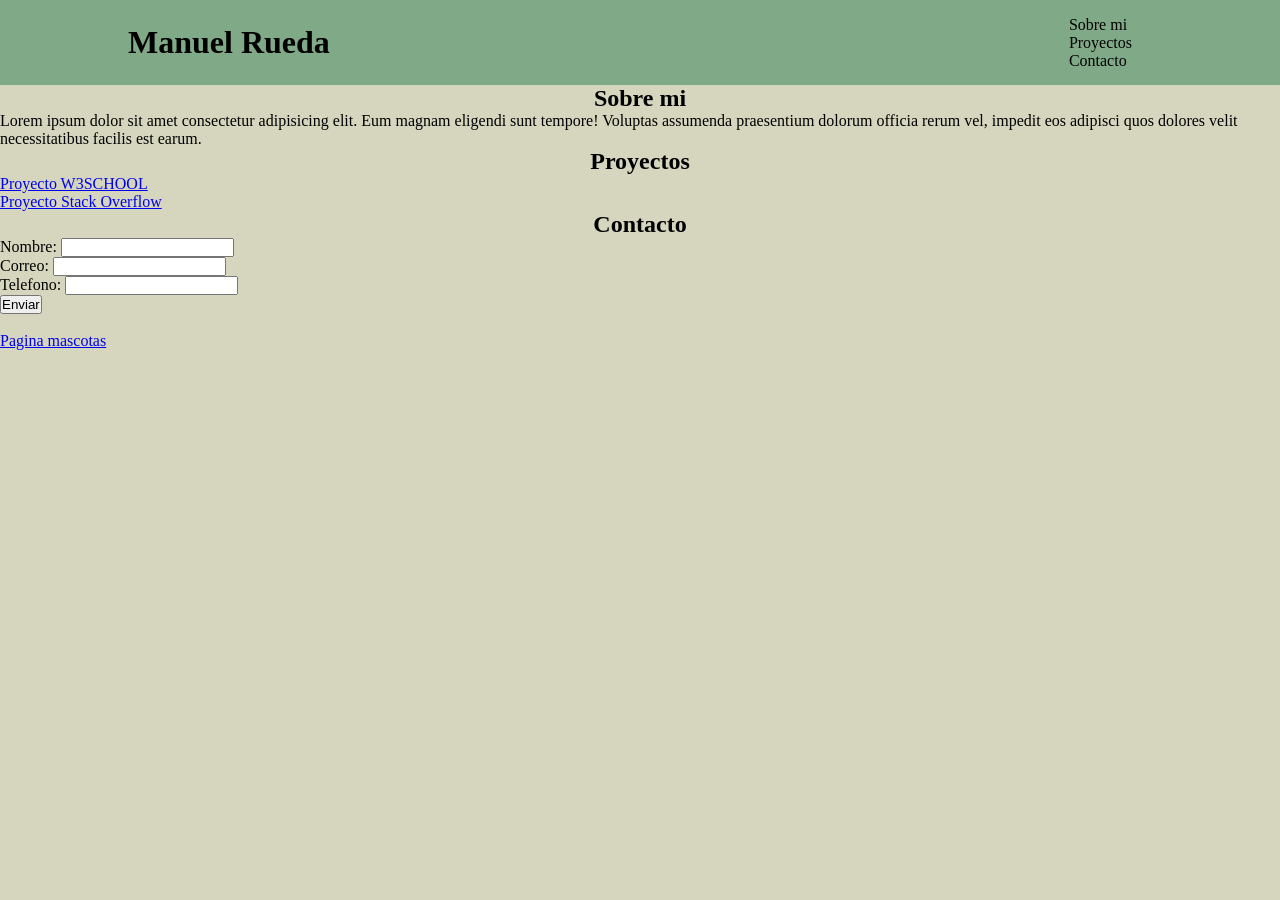
==== index.html @ a64500a0 "Pagina sin terminar" ====
<!DOCTYPE html>
<html lang="en">
<head>
    <meta charset="UTF-8">
    <meta name="viewport" content="width=device-width, initial-scale=1.0">
    <link rel="stylesheet" href="style.css">
    <title>Portafolio</title>
</head>
<body>
    <header id="navportafolio">
        <h1 id="Manuel">Manuel Rueda</h1>
        <nav>
            <ul id="navegador">
                <li><a href="#Sobre mi">Sobre mi</a></li>
                <li><a href="#Proyectos">Proyectos</a></li>
                <li><a href="#Contacto">Contacto</a></li>
            </ul>
        </nav>
    </header>

    <main>

        <section id="Sobre mi">
            <h2>Sobre mi</h2>
            <p>Lorem ipsum dolor sit amet consectetur adipisicing elit. Eum magnam eligendi sunt tempore! Voluptas assumenda praesentium dolorum officia rerum vel, impedit eos adipisci quos dolores velit necessitatibus facilis est earum.</p>
        </section>

        <section id="Proyectos">
            <h2>Proyectos</h2>
            <ul>
                <li><a href="https://www.w3schools.com/">Proyecto W3SCHOOL</a></li>
                <li><a href="https://es.stackoverflow.com/">Proyecto Stack Overflow</a></li>
            </ul>
        </section>

        <section id="Contacto">
            <h2>Contacto</h2>
            <form>
                <label for="Nombre">Nombre:</label>
                <input type="text" name="Nombre">
                <br> <label for="Correo">Correo:</label>
                <input type="email" name="Correo">
                <br> <label for="Telefono">Telefono:</label>
                <input type="number" name="Telefono">
                <br> <button type="submit">Enviar</button>
            </form>
        </section>

        <br><a href="/mascotas.html" target="_blank">Pagina mascotas</a>
        
    </main>

</body>
</html>
---- style.css ----
*{
    box-sizing: border-box;
    margin: 0;
    padding: 0;

}

body{
    background-color: #d6d6bf;
}
#navportafolio{
    background-color: rgba(28, 116, 72, 0.466);
    display: flex;
    justify-content: space-between;
    align-items: center;
    height: 85px;
    padding: 5px 10%;
}
h1{
    text-align: center;
    width: rem;
}
h2{
    text-align: center;
}

img {
  display: block;
  margin-left: auto;
  margin-right: auto;
  width: 50%;
}

#largas{
    display: block;
    margin-left: auto;
    margin-right: auto;
    width: 40%;
}
ul{
    list-style-type: none;
}
#navegador li a{
    display: inline-block;
    padding: 0 20px;
    color: black;
    list-style: none;
    text-decoration: none;
}

#portafolio{
    display: flex;
    justify-content: center;
}
#portafolio:hover{
    color: rgb(16, 192, 119);
}
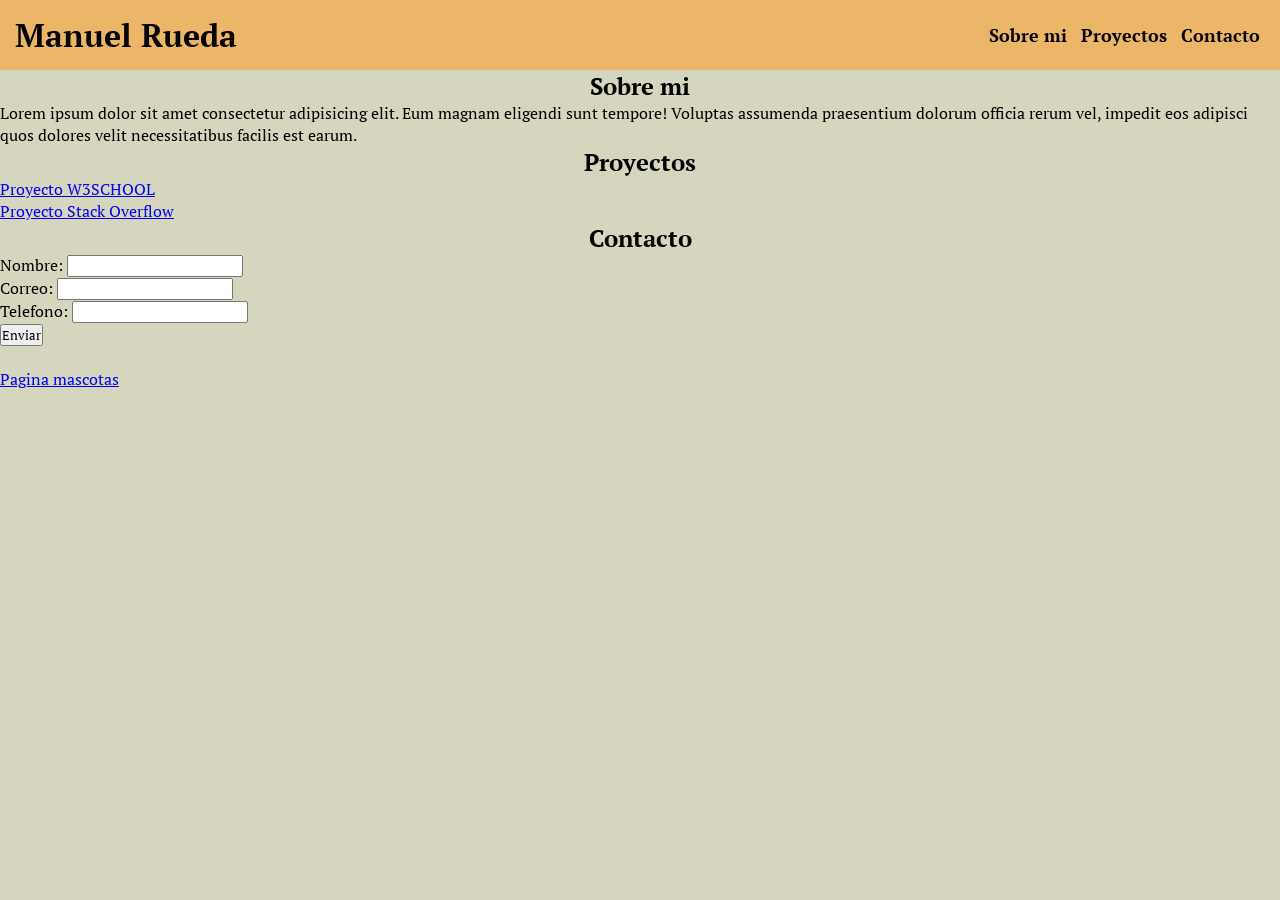
==== commit 88f709f2: "Mejore el css" ====
--- a/index.html
+++ b/index.html
@@ -7,10 +7,10 @@
     <title>Portafolio</title>
 </head>
 <body>
-    <header id="navportafolio">
+    <header class="header">
         <h1 id="Manuel">Manuel Rueda</h1>
         <nav>
-            <ul id="navegador">
+            <ul class="navlinks">
                 <li><a href="#Sobre mi">Sobre mi</a></li>
                 <li><a href="#Proyectos">Proyectos</a></li>
                 <li><a href="#Contacto">Contacto</a></li>
@@ -41,7 +41,7 @@
                 <br> <label for="Correo">Correo:</label>
                 <input type="email" name="Correo">
                 <br> <label for="Telefono">Telefono:</label>
-                <input type="number" name="Telefono">
+                <input type="tel" name="Telefono">
                 <br> <button type="submit">Enviar</button>
             </form>
         </section>
--- a/style.css
+++ b/style.css
@@ -1,57 +1,69 @@
+@import url('https://fonts.googleapis.com/css2?family=PT+Serif:ital,wght@0,400;0,700;1,400;1,700&display=swap');
 *{
+    font-family: "PT Serif", serif;
     box-sizing: border-box;
     margin: 0;
     padding: 0;
 
 }
 
-body{
+body
+{
     background-color: #d6d6bf;
 }
-#navportafolio{
-    background-color: rgba(28, 116, 72, 0.466);
-    display: flex;
-    justify-content: space-between;
-    align-items: center;
-    height: 85px;
-    padding: 5px 10%;
+
+.header
+{
+background-color: #ebb667;
+display: flex;
+justify-content: space-between;
+align-items: center;
+height: 70px;
+padding: 15px;
 }
-h1{
-    text-align: center;
-    width: rem;
+
+.header .navlinks li
+{
+    font-weight: bold;
+    list-style: none;
+    display: inline-block;
+    padding: 0 5px;
+    font-size: large;
 }
-h2{
+
+.header .navlinks a
+{
+    text-decoration: none;
+    color: black;
+}
+.header .navlinks li:hover
+{
+transform: scale(1.1);
+}
+h1,h2
+{
     text-align: center;
 }
 
-img {
+img 
+{
   display: block;
   margin-left: auto;
   margin-right: auto;
   width: 50%;
 }
 
-#largas{
+#largas
+{
     display: block;
     margin-left: auto;
     margin-right: auto;
     width: 40%;
 }
-ul{
-    list-style-type: none;
-}
-#navegador li a{
-    display: inline-block;
-    padding: 0 20px;
-    color: black;
-    list-style: none;
-    text-decoration: none;
-}
 
-#portafolio{
-    display: flex;
-    justify-content: center;
-}
-#portafolio:hover{
+
+
+#portafolio:hover
+{
     color: rgb(16, 192, 119);
 }
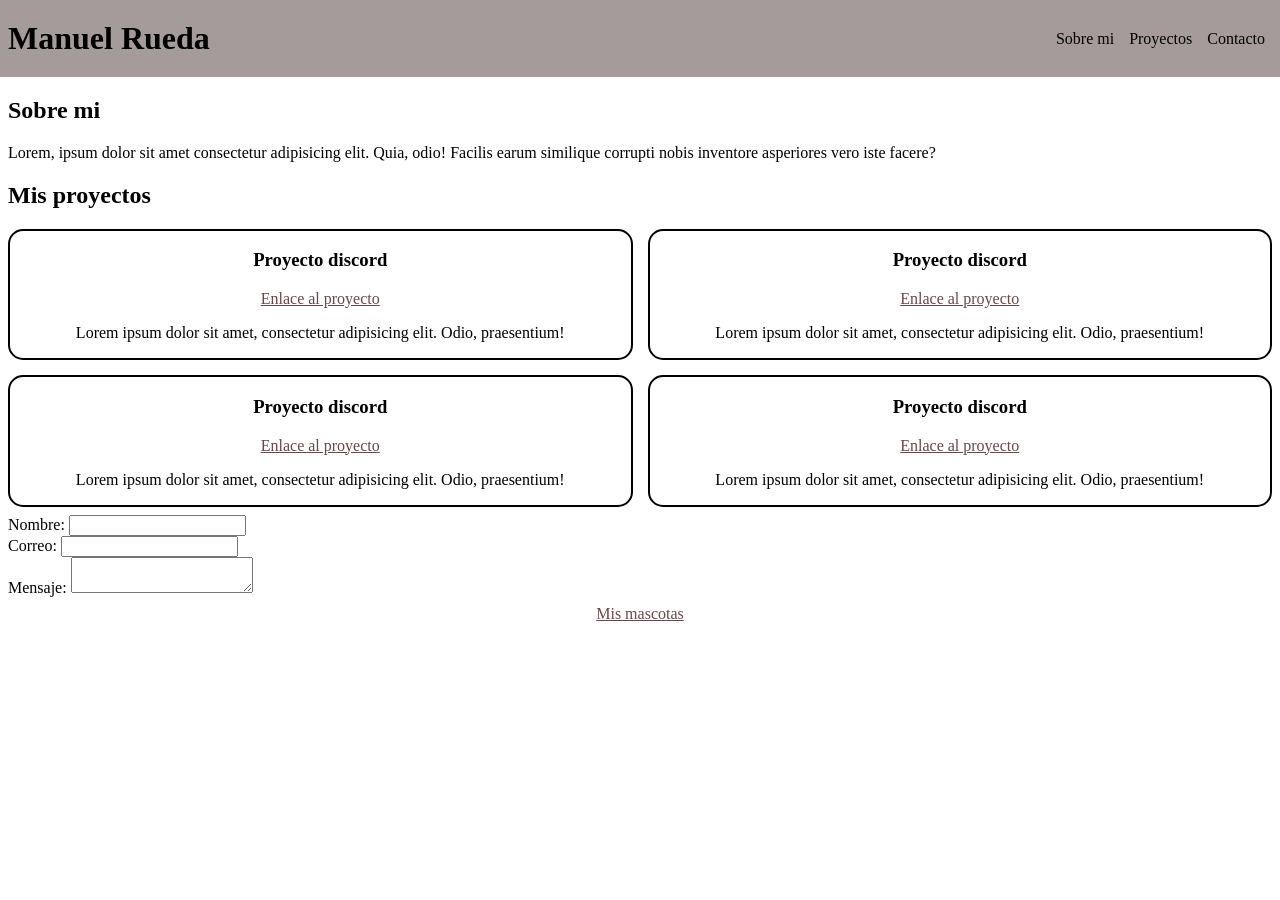
==== commit 9d35f1dc: "Add files via upload" ====
--- a/index.html
+++ b/index.html
@@ -3,52 +3,78 @@
 <head>
     <meta charset="UTF-8">
     <meta name="viewport" content="width=device-width, initial-scale=1.0">
-    <link rel="stylesheet" href="style.css">
-    <title>Portafolio</title>
+    <link rel="stylesheet" href="estilos.css">
+    <title>portafolio</title>
+    <link rel="icon" href="https://static.wikia.nocookie.net/corajeelperrocobarde/images/1/1c/Coraje_el_perro_cobardepng.png/revision/latest/thumbnail/width/360/height/360?cb=20211110204145&path-prefix=es">
 </head>
 <body>
-    <header class="header">
-        <h1 id="Manuel">Manuel Rueda</h1>
-        <nav>
-            <ul class="navlinks">
-                <li><a href="#Sobre mi">Sobre mi</a></li>
-                <li><a href="#Proyectos">Proyectos</a></li>
-                <li><a href="#Contacto">Contacto</a></li>
-            </ul>
-        </nav>
+    <header>
+        <div>
+            <h1>Manuel Rueda</h1>
+        </div>
+        <div>
+            <nav>
+                <ul>
+                    <li>Sobre mi</li>
+                    <li>Proyectos</li>
+                    <li>Contacto</li>
+                </ul>
+            </nav>
+        </div>
     </header>
 
-    <main>
+    <section>
+        <div>
+            <h2>Sobre mi</h2>
+            <p>Lorem, ipsum dolor sit amet consectetur adipisicing elit. Quia, odio! Facilis earum similique corrupti nobis inventore asperiores vero iste facere?</p>
+        </div>
+    </section>
 
-        <section id="Sobre mi">
-            <h2>Sobre mi</h2>
-            <p>Lorem ipsum dolor sit amet consectetur adipisicing elit. Eum magnam eligendi sunt tempore! Voluptas assumenda praesentium dolorum officia rerum vel, impedit eos adipisci quos dolores velit necessitatibus facilis est earum.</p>
-        </section>
+    <section>
+        <h2>Mis proyectos</h2>
+        <div id="padre-proyectos">
+            <div>
+                <h3>Proyecto discord</h3>
+                <a href="https://discord.com/">Enlace al proyecto</a>
+                <p>Lorem ipsum dolor sit amet, consectetur adipisicing elit. Odio, praesentium!</p>
+            </div>
 
-        <section id="Proyectos">
-            <h2>Proyectos</h2>
-            <ul>
-                <li><a href="https://www.w3schools.com/">Proyecto W3SCHOOL</a></li>
-                <li><a href="https://es.stackoverflow.com/">Proyecto Stack Overflow</a></li>
-            </ul>
-        </section>
+            <div>
+                <h3>Proyecto discord</h3>
+                <a href="https://discord.com/">Enlace al proyecto</a>
+                <p>Lorem ipsum dolor sit amet, consectetur adipisicing elit. Odio, praesentium!</p>
+            </div>
 
-        <section id="Contacto">
-            <h2>Contacto</h2>
+            <div>
+                <h3>Proyecto discord</h3>
+                <a href="https://discord.com/">Enlace al proyecto</a>
+                <p>Lorem ipsum dolor sit amet, consectetur adipisicing elit. Odio, praesentium!</p>
+            </div>
+
+            <div>
+                <h3>Proyecto discord</h3>
+                <a href="https://discord.com/">Enlace al proyecto</a>
+                <p>Lorem ipsum dolor sit amet, consectetur adipisicing elit. Odio, praesentium!</p>
+            </div>
+
+        </div>
+    </section>
+
+    <section>
+        <div>
             <form>
-                <label for="Nombre">Nombre:</label>
-                <input type="text" name="Nombre">
+                <label for="Nombre">Nombre:</label> <input type="text">
                 <br> <label for="Correo">Correo:</label>
-                <input type="email" name="Correo">
-                <br> <label for="Telefono">Telefono:</label>
-                <input type="tel" name="Telefono">
-                <br> <button type="submit">Enviar</button>
+                <input type="email">
+                <br><label for="Mensaje">Mensaje:</label> 
+                <textarea name=""></textarea>
             </form>
-        </section>
-
-        <br><a href="/mascotas.html" target="_blank">Pagina mascotas</a>
-        
-    </main>
+        </div>
+    </section>
+    
+    <div class="links">
+        <a href="mascotas.html" >Mis mascotas</a>
+    </div>
 
 </body>
 </html>
--- a/estilos.css
+++ b/estilos.css
@@ -0,0 +1,78 @@
+body{
+    margin: 0;
+}
+
+header{
+    background-color: rgba(83, 61, 61, 0.514);
+    display: flex;
+    align-items: center;
+    justify-content: space-between;
+}
+
+header ul{
+    list-style: none;
+    display: flex;
+    gap: 15px;
+    margin: 0 15px;
+}
+
+header h1{
+    margin: 20px 8px;
+}
+
+section{
+    margin: 8px;
+}
+
+#Proyectos ul{
+    padding-left: 8px;
+}
+
+header h2{
+    margin: 0 15px;
+}
+
+
+#Mascotas {
+    display: grid;
+    max-width: 50%;
+    grid-template-columns: repeat(3, 1fr); 
+    gap: 16px;
+    margin: 20px auto;
+}
+
+#Mascotas img {
+    width: 100%;
+    height: 100%;
+    object-fit: contain;
+}
+
+#Mascotas div{
+    text-align: center;
+    display: flex;
+    flex-direction: column;
+    border: 2px solid;
+    border-radius: 15px;
+    box-shadow: 10px 15px grey;
+}
+
+.links{
+    text-align: center;
+}
+
+a{
+  color: rgb(109, 70, 70);
+}
+
+#padre-proyectos{
+    display: grid;
+    grid-template-columns:repeat(2,1fr);
+    text-align: center;
+    gap: 15px;
+}
+
+#padre-proyectos div{
+    border: 2px solid;
+    border-radius: 15px;
+}
+
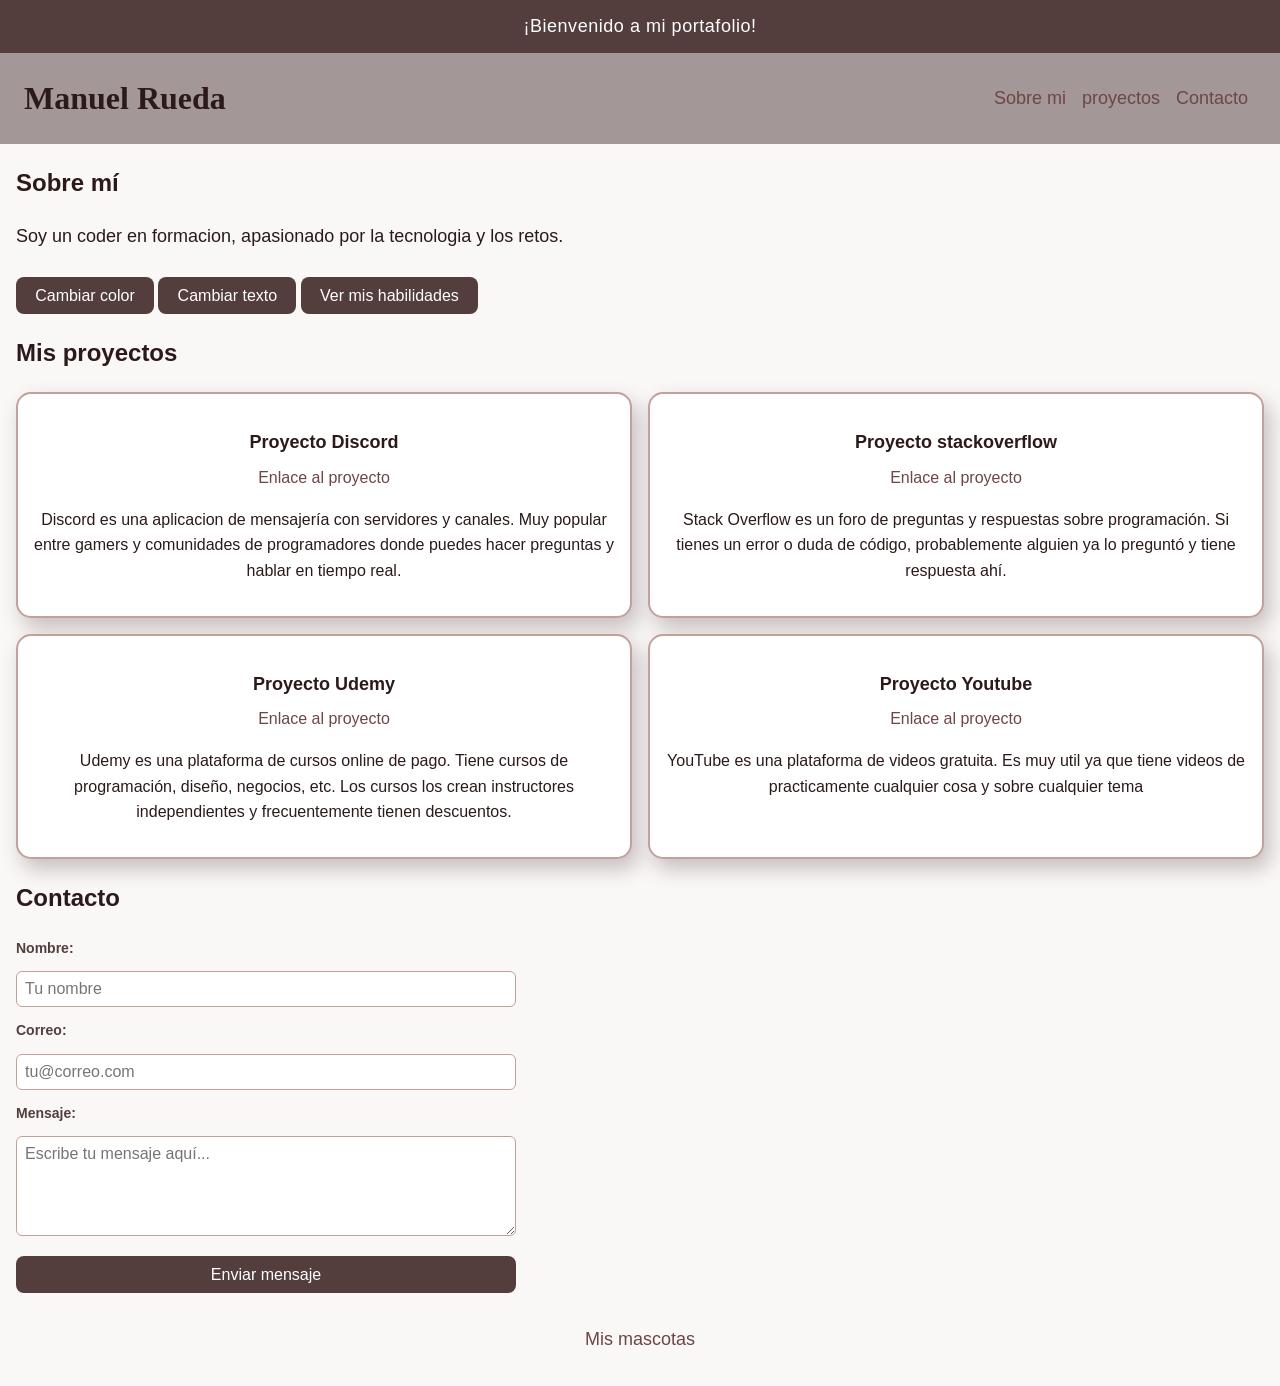
==== commit b9dcabea: "Add files via upload" ====
--- a/index.html
+++ b/index.html
@@ -1,13 +1,16 @@
 <!DOCTYPE html>
-<html lang="en">
+<html lang="es">
 <head>
     <meta charset="UTF-8">
     <meta name="viewport" content="width=device-width, initial-scale=1.0">
     <link rel="stylesheet" href="estilos.css">
-    <title>portafolio</title>
+    <title>Portafolio — Manuel Rueda</title>
     <link rel="icon" href="https://static.wikia.nocookie.net/corajeelperrocobarde/images/1/1c/Coraje_el_perro_cobardepng.png/revision/latest/thumbnail/width/360/height/360?cb=20211110204145&path-prefix=es">
 </head>
 <body>
+
+    <div id="mensaje-bienvenida"></div>
+
     <header>
         <div>
             <h1>Manuel Rueda</h1>
@@ -15,9 +18,9 @@
         <div>
             <nav>
                 <ul>
-                    <li>Sobre mi</li>
-                    <li>Proyectos</li>
-                    <li>Contacto</li>
+                    <li><a href="#sobre-mi">Sobre mi</a></li>
+                    <li><a href="#padre-proyectos">proyectos</a></li>
+                    <li><a href="#contacto">Contacto</a></li>
                 </ul>
             </nav>
         </div>
@@ -25,8 +28,22 @@
 
     <section>
         <div>
-            <h2>Sobre mi</h2>
-            <p>Lorem, ipsum dolor sit amet consectetur adipisicing elit. Quia, odio! Facilis earum similique corrupti nobis inventore asperiores vero iste facere?</p>
+            <h2>Sobre mí</h2>
+
+            <p id="sobre-mi">Soy un coder en formacion, apasionado por la tecnologia y los retos.</p>
+            <button id="boton-cambio-color">Cambiar color</button>
+            <button id="boton-cambio-texto">Cambiar texto</button>
+            <button id="boton-mostrar-extra">Ver mis habilidades</button>
+
+            <div id="contenido-extra">
+                <h3>Mis habilidades</h3>
+                <ul>
+                    <li>HTML & CSS</li>
+                    <li>JavaScript</li>
+                    <li>Python</li>
+                    <li>Git & GitHub</li>
+                </ul>
+            </div>
         </div>
     </section>
 
@@ -34,47 +51,50 @@
         <h2>Mis proyectos</h2>
         <div id="padre-proyectos">
             <div>
-                <h3>Proyecto discord</h3>
+                <h3>Proyecto Discord</h3>
                 <a href="https://discord.com/">Enlace al proyecto</a>
-                <p>Lorem ipsum dolor sit amet, consectetur adipisicing elit. Odio, praesentium!</p>
+                <p>Discord es una aplicacion de mensajería con servidores y canales. Muy popular entre gamers y comunidades de programadores donde puedes hacer preguntas y hablar en tiempo real.</p>
             </div>
-
             <div>
-                <h3>Proyecto discord</h3>
-                <a href="https://discord.com/">Enlace al proyecto</a>
-                <p>Lorem ipsum dolor sit amet, consectetur adipisicing elit. Odio, praesentium!</p>
+                <h3>Proyecto stackoverflow</h3>
+                <a href="https://stackoverflow.com/questions">Enlace al proyecto</a>
+                <p>Stack Overflow es un foro de preguntas y respuestas sobre programación. Si tienes un error o duda de código, probablemente alguien ya lo preguntó y tiene respuesta ahí.</p>
             </div>
-
             <div>
-                <h3>Proyecto discord</h3>
-                <a href="https://discord.com/">Enlace al proyecto</a>
-                <p>Lorem ipsum dolor sit amet, consectetur adipisicing elit. Odio, praesentium!</p>
+                <h3>Proyecto Udemy</h3>
+                <a href="https://www.udemy.com/personal/home/">Enlace al proyecto</a>
+                <p>Udemy es una plataforma de cursos online de pago. Tiene cursos de programación, diseño, negocios, etc. Los cursos los crean instructores independientes y frecuentemente tienen descuentos.</p>
             </div>
-
             <div>
-                <h3>Proyecto discord</h3>
-                <a href="https://discord.com/">Enlace al proyecto</a>
-                <p>Lorem ipsum dolor sit amet, consectetur adipisicing elit. Odio, praesentium!</p>
+                <h3>Proyecto Youtube</h3>
+                <a href="https://www.youtube.com/">Enlace al proyecto</a>
+                <p>YouTube es una plataforma de videos gratuita. Es muy util ya que tiene videos de practicamente cualquier cosa y sobre cualquier tema</p>
             </div>
-
         </div>
     </section>
 
-    <section>
+    <section id="contacto">
+        <h2 id="h2-contacto">Contacto</h2>
         <div>
             <form>
-                <label for="Nombre">Nombre:</label> <input type="text">
-                <br> <label for="Correo">Correo:</label>
-                <input type="email">
-                <br><label for="Mensaje">Mensaje:</label> 
-                <textarea name=""></textarea>
+                <label for="nombre">Nombre:</label>
+                <input type="text" id="nombre" name="nombre" placeholder="Tu nombre">
+
+                <label for="correo">Correo:</label>
+                <input type="email" id="correo" name="correo" placeholder="tu@correo.com">
+
+                <label for="mensaje">Mensaje:</label>
+                <textarea id="mensaje" name="mensaje" placeholder="Escribe tu mensaje aquí..."></textarea>
+
+                <button type="submit" class="btn">Enviar mensaje</button>
             </form>
         </div>
     </section>
-    
+
     <div class="links">
-        <a href="mascotas.html" >Mis mascotas</a>
+        <a href="mascotas.html"> Mis mascotas</a>
     </div>
 
+    <script src="script.js"></script>
 </body>
 </html>
--- a/estilos.css
+++ b/estilos.css
@@ -1,78 +1,298 @@
-body{
+:root {
+    --color-primario: rgb(83, 61, 61);
+    --color-primario-transparente: rgba(83, 61, 61, 0.514);
+    --color-acento: rgb(109, 70, 70);
+    --color-fondo: #faf7f7;
+    --color-borde: #c4a09a;
+    --color-sombra: rgba(83, 61, 61, 0.3);
+    --color-texto: #2c1a1a;
+    --color-texto-claro: #ffffff;
+
+    --fuente-titulo: 'Georgia', serif;
+    --fuente-cuerpo: 'Trebuchet MS', sans-serif;
+
+    --tam-xs: 0.75rem;
+    --tam-sm: 0.875rem;
+    --tam-base: 1rem;
+    --tam-md: 1.125rem;
+    --tam-lg: 1.5rem;
+    --tam-xl: 2rem;
+    --tam-xxl: 2.5rem;
+
+    --radio-borde: 15px;
+    --sombra-tarjeta: 6px 10px 20px var(--color-sombra);
+    --transicion: 0.3s ease;
+}
+
+
+* {
+    box-sizing: border-box;
+}
+
+body {
     margin: 0;
-}
-
-header{
-    background-color: rgba(83, 61, 61, 0.514);
+    background-color: var(--color-fondo);
+    color: var(--color-texto);
+    font-family: var(--fuente-cuerpo);
+    font-size: var(--tam-base);
+    line-height: 1.6;
+}
+
+
+header {
+    background-color: var(--color-primario-transparente);
     display: flex;
     align-items: center;
     justify-content: space-between;
-}
-
-header ul{
+    padding: 0 1rem;
+    flex-wrap: wrap;
+    gap: 0.5rem;
+}
+
+header h1 {
+    margin: 1.25rem 0.5rem;
+    font-family: var(--fuente-titulo);
+    font-size: var(--tam-xl);
+    color: var(--color-texto);
+}
+
+header h2 {
+    margin: 0 1rem;
+    font-size: var(--tam-lg);
+}
+
+header nav ul {
     list-style: none;
     display: flex;
-    gap: 15px;
-    margin: 0 15px;
-}
-
-header h1{
-    margin: 20px 8px;
-}
-
-section{
-    margin: 8px;
-}
-
-#Proyectos ul{
-    padding-left: 8px;
-}
-
-header h2{
-    margin: 0 15px;
-}
-
+    gap: 1rem;
+    margin: 0 1rem;
+    padding: 0;
+    flex-wrap: wrap;
+}
+
+header nav ul li {
+    font-size: var(--tam-md);
+    cursor: pointer;
+    transition: color var(--transicion);
+}
+
+header nav ul li:hover {
+    color: var(--color-acento);
+}
+
+
+section {
+    margin: 1rem;
+}
+
+
+a {
+    color: var(--color-acento);
+    text-decoration: none;
+    transition: opacity var(--transicion);
+}
+
+a:hover {
+    opacity: 0.75;
+    text-decoration: underline;
+}
+
+.links {
+    text-align: center;
+    margin: 2rem 0;
+    font-size: var(--tam-md);
+}
+
+
+#padre-proyectos div,
+#Mascotas div {
+    border: 2px solid var(--color-borde);
+    border-radius: var(--radio-borde);
+    box-shadow: var(--sombra-tarjeta);
+    transition: transform var(--transicion), box-shadow var(--transicion);
+    background-color: #fff;
+}
+
+#padre-proyectos div:hover,
+#Mascotas div:hover {
+    transform: translateY(-4px);
+    box-shadow: 8px 14px 28px var(--color-sombra);
+}
+
+
+#padre-proyectos {
+    display: grid;
+    grid-template-columns: repeat(2, 1fr);
+    text-align: center;
+    gap: 1rem;
+}
+
+#padre-proyectos div {
+    padding: 1rem;
+}
+
+#padre-proyectos h3 {
+    font-size: var(--tam-md);
+    margin-bottom: 0.5rem;
+}
 
 #Mascotas {
     display: grid;
-    max-width: 50%;
-    grid-template-columns: repeat(3, 1fr); 
-    gap: 16px;
-    margin: 20px auto;
-}
-
+    max-width: 90%;
+    grid-template-columns: repeat(3, 1fr);
+    gap: 1rem;
+    margin: 1.5rem auto;
+}
+
+#Mascotas div {
+    text-align: center;
+    display: flex;
+    flex-direction: column;
+    padding: 0.75rem;
+}
+
+img,
 #Mascotas img {
+    max-width: 100%;
+    height: auto;
+    object-fit: contain;
+    border-radius: 8px;
+    display: block;
+    margin: 0 auto;
+}
+
+
+#sobre-mi {
+    font-size: var(--tam-md);
+    max-width: 700px;
+    transition: color var(--transicion);
+}
+
+
+button,
+.btn {
+    background-color: var(--color-primario);
+    color: var(--color-texto-claro);
+    border: none;
+    border-radius: 8px;
+    padding: 0.6rem 1.2rem;
+    font-size: var(--tam-base);
+    cursor: pointer;
+    margin-top: 0.5rem;
+    transition: background-color var(--transicion), transform var(--transicion);
+}
+
+button:hover,
+.btn:hover {
+    background-color: var(--color-acento);
+    transform: scale(1.04);
+}
+
+button:active,
+.btn:active {
+    transform: scale(0.97);
+}
+
+
+#mensaje-bienvenida {
+    background-color: var(--color-primario);
+    color: var(--color-texto-claro);
+    text-align: center;
+    padding: 0.75rem 1rem;
+    font-size: var(--tam-md);
+    letter-spacing: 0.03em;
+    animation: fadeIn 0.6s ease;
+}
+
+
+#contenido-extra {
+    overflow: hidden;
+    max-height: 0;
+    opacity: 0;
+    transition: max-height 0.5s ease, opacity 0.4s ease;
+}
+
+#contenido-extra.visible {
+    max-height: 300px;
+    opacity: 1;
+}
+
+
+form {
+    display: flex;
+    flex-direction: column;
+    gap: 0.75rem;
+    max-width: 500px;
+}
+
+form label {
+    font-size: var(--tam-sm);
+    font-weight: bold;
+    color: var(--color-primario);
+}
+
+form input,
+form textarea {
+    padding: 0.5rem;
+    border: 1px solid var(--color-borde);
+    border-radius: 6px;
+    font-size: var(--tam-base);
+    font-family: var(--fuente-cuerpo);
     width: 100%;
-    height: 100%;
-    object-fit: contain;
-}
-
-#Mascotas div{
-    text-align: center;
-    display: flex;
-    flex-direction: column;
-    border: 2px solid;
-    border-radius: 15px;
-    box-shadow: 10px 15px grey;
-}
-
-.links{
-    text-align: center;
-}
-
-a{
-  color: rgb(109, 70, 70);
-}
-
-#padre-proyectos{
-    display: grid;
-    grid-template-columns:repeat(2,1fr);
-    text-align: center;
-    gap: 15px;
-}
-
-#padre-proyectos div{
-    border: 2px solid;
-    border-radius: 15px;
-}
-
+}
+
+form textarea {
+    min-height: 100px;
+}
+
+@media (max-width: 900px) {
+    #padre-proyectos {
+        grid-template-columns: repeat(2, 1fr);
+    }
+
+    #Mascotas {
+        grid-template-columns: repeat(3, 1fr);
+        max-width: 100%;
+    }
+
+    header h1 {
+        font-size: var(--tam-lg);
+    }
+}
+
+
+@media (max-width: 600px) {
+    header {
+        flex-direction: column;
+        align-items: flex-start;
+        padding: 0.75rem;
+    }
+
+    header nav ul {
+        flex-direction: column;
+        gap: 0.5rem;
+        margin: 0.5rem 0;
+    }
+
+    header h1 {
+        font-size: var(--tam-lg);
+        margin: 0.5rem 0;
+    }
+
+    #padre-proyectos {
+        grid-template-columns: 1fr;
+    }
+    
+    #Mascotas {
+        grid-template-columns: repeat(2, 1fr);
+        max-width: 100%;
+    }
+
+    #sobre-mi {
+        font-size: var(--tam-base);
+    }
+
+    form {
+        max-width: 100%;
+    }
+}
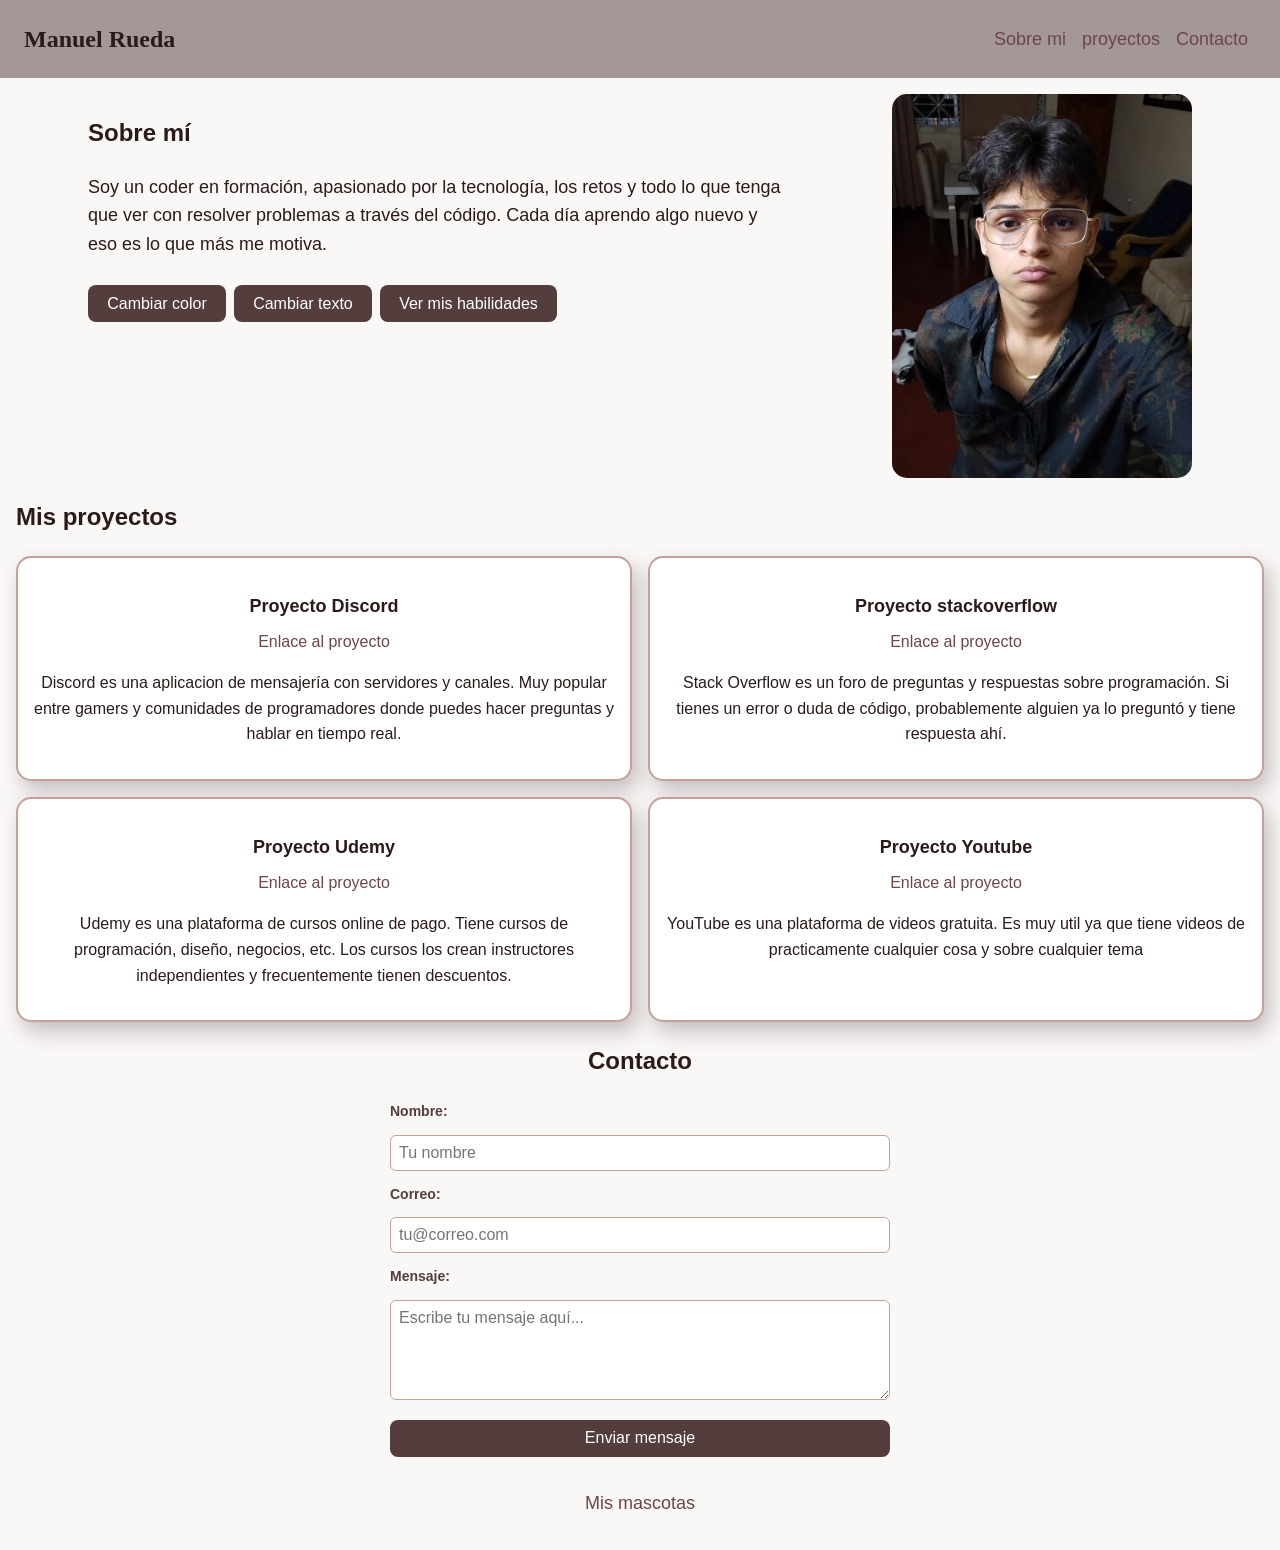
==== commit 8396ad18: "Add files via upload" ====
--- a/index.html
+++ b/index.html
@@ -1,100 +1,102 @@
-<!DOCTYPE html>
-<html lang="es">
-<head>
-    <meta charset="UTF-8">
-    <meta name="viewport" content="width=device-width, initial-scale=1.0">
-    <link rel="stylesheet" href="estilos.css">
-    <title>Portafolio — Manuel Rueda</title>
-    <link rel="icon" href="https://static.wikia.nocookie.net/corajeelperrocobarde/images/1/1c/Coraje_el_perro_cobardepng.png/revision/latest/thumbnail/width/360/height/360?cb=20211110204145&path-prefix=es">
-</head>
-<body>
-
-    <div id="mensaje-bienvenida"></div>
-
-    <header>
-        <div>
-            <h1>Manuel Rueda</h1>
-        </div>
-        <div>
-            <nav>
-                <ul>
-                    <li><a href="#sobre-mi">Sobre mi</a></li>
-                    <li><a href="#padre-proyectos">proyectos</a></li>
-                    <li><a href="#contacto">Contacto</a></li>
-                </ul>
-            </nav>
-        </div>
-    </header>
-
-    <section>
-        <div>
-            <h2>Sobre mí</h2>
-
-            <p id="sobre-mi">Soy un coder en formacion, apasionado por la tecnologia y los retos.</p>
-            <button id="boton-cambio-color">Cambiar color</button>
-            <button id="boton-cambio-texto">Cambiar texto</button>
-            <button id="boton-mostrar-extra">Ver mis habilidades</button>
-
-            <div id="contenido-extra">
-                <h3>Mis habilidades</h3>
-                <ul>
-                    <li>HTML & CSS</li>
-                    <li>JavaScript</li>
-                    <li>Python</li>
-                    <li>Git & GitHub</li>
-                </ul>
-            </div>
-        </div>
-    </section>
-
-    <section>
-        <h2>Mis proyectos</h2>
-        <div id="padre-proyectos">
-            <div>
-                <h3>Proyecto Discord</h3>
-                <a href="https://discord.com/">Enlace al proyecto</a>
-                <p>Discord es una aplicacion de mensajería con servidores y canales. Muy popular entre gamers y comunidades de programadores donde puedes hacer preguntas y hablar en tiempo real.</p>
-            </div>
-            <div>
-                <h3>Proyecto stackoverflow</h3>
-                <a href="https://stackoverflow.com/questions">Enlace al proyecto</a>
-                <p>Stack Overflow es un foro de preguntas y respuestas sobre programación. Si tienes un error o duda de código, probablemente alguien ya lo preguntó y tiene respuesta ahí.</p>
-            </div>
-            <div>
-                <h3>Proyecto Udemy</h3>
-                <a href="https://www.udemy.com/personal/home/">Enlace al proyecto</a>
-                <p>Udemy es una plataforma de cursos online de pago. Tiene cursos de programación, diseño, negocios, etc. Los cursos los crean instructores independientes y frecuentemente tienen descuentos.</p>
-            </div>
-            <div>
-                <h3>Proyecto Youtube</h3>
-                <a href="https://www.youtube.com/">Enlace al proyecto</a>
-                <p>YouTube es una plataforma de videos gratuita. Es muy util ya que tiene videos de practicamente cualquier cosa y sobre cualquier tema</p>
-            </div>
-        </div>
-    </section>
-
-    <section id="contacto">
-        <h2 id="h2-contacto">Contacto</h2>
-        <div>
-            <form>
-                <label for="nombre">Nombre:</label>
-                <input type="text" id="nombre" name="nombre" placeholder="Tu nombre">
-
-                <label for="correo">Correo:</label>
-                <input type="email" id="correo" name="correo" placeholder="tu@correo.com">
-
-                <label for="mensaje">Mensaje:</label>
-                <textarea id="mensaje" name="mensaje" placeholder="Escribe tu mensaje aquí..."></textarea>
-
-                <button type="submit" class="btn">Enviar mensaje</button>
-            </form>
-        </div>
-    </section>
-
-    <div class="links">
-        <a href="mascotas.html"> Mis mascotas</a>
-    </div>
-
-    <script src="script.js"></script>
-</body>
+<!DOCTYPE html>
+<html lang="es">
+<head>
+    <meta charset="UTF-8">
+    <meta name="viewport" content="width=device-width, initial-scale=1.0">
+    <link rel="stylesheet" href="minified.css">
+    <title>Portafolio — Manuel Rueda</title>
+    <link rel="icon" href="https://static.wikia.nocookie.net/corajeelperrocobarde/images/1/1c/Coraje_el_perro_cobardepng.png/revision/latest/thumbnail/width/360/height/360?cb=20211110204145&path-prefix=es">
+</head>
+<body>
+    <header>
+        <div>
+            <h1>Manuel Rueda</h1>
+        </div>
+        <div>
+            <nav>
+                <ul>
+                    <li><a href="#sobre-mi">Sobre mi</a></li>
+                    <li><a href="#padre-proyectos">proyectos</a></li>
+                    <li><a href="#contacto">Contacto</a></li>
+                </ul>
+            </nav>
+        </div>
+    </header>
+
+    <section>
+        <div class="sobre-mi-contenedor">
+            <div id="texto-sobre-mi">
+                <h2>Sobre mí</h2>
+                <p id="sobre-mi">Soy un coder en formación, apasionado por la tecnología, los retos y todo lo que tenga que ver con resolver problemas a través del código. Cada día aprendo algo nuevo y eso es lo que más me motiva.</p>
+                <div class="sobre-mi-botones">
+                    <button id="boton-cambio-color">Cambiar color</button>
+                    <button id="boton-cambio-texto">Cambiar texto</button>
+                    <button id="boton-mostrar-extra">Ver mis habilidades</button>
+                </div>
+                <div id="contenido-extra">
+                    <h3>Mis habilidades</h3>
+                    <ul>
+                        <li>HTML & CSS</li>
+                        <li>JavaScript</li>
+                        <li>Python</li>
+                        <li>Git & GitHub</li>
+                    </ul>
+                </div>
+            </div>
+            <div class="sobre-mi-derecha">
+                <img src="Foto mia.jpeg" alt="Foto mia">
+            </div>
+        </div>
+    </section>
+
+    <section>
+        <h2>Mis proyectos</h2>
+        <div id="padre-proyectos">
+            <div>
+                <h3>Proyecto Discord</h3>
+                <a href="https://discord.com/">Enlace al proyecto</a>
+                <p>Discord es una aplicacion de mensajería con servidores y canales. Muy popular entre gamers y comunidades de programadores donde puedes hacer preguntas y hablar en tiempo real.</p>
+            </div>
+            <div>
+                <h3>Proyecto stackoverflow</h3>
+                <a href="https://stackoverflow.com/questions">Enlace al proyecto</a>
+                <p>Stack Overflow es un foro de preguntas y respuestas sobre programación. Si tienes un error o duda de código, probablemente alguien ya lo preguntó y tiene respuesta ahí.</p>
+            </div>
+            <div>
+                <h3>Proyecto Udemy</h3>
+                <a href="https://www.udemy.com/personal/home/">Enlace al proyecto</a>
+                <p>Udemy es una plataforma de cursos online de pago. Tiene cursos de programación, diseño, negocios, etc. Los cursos los crean instructores independientes y frecuentemente tienen descuentos.</p>
+            </div>
+            <div>
+                <h3>Proyecto Youtube</h3>
+                <a href="https://www.youtube.com/">Enlace al proyecto</a>
+                <p>YouTube es una plataforma de videos gratuita. Es muy util ya que tiene videos de practicamente cualquier cosa y sobre cualquier tema</p>
+            </div>
+        </div>
+    </section>
+
+    <section>
+        <div id="Contacto">
+            <h2>Contacto</h2>
+            <form>
+                <label for="nombre">Nombre:</label>
+                <input type="text" id="nombre" name="nombre" placeholder="Tu nombre">
+
+                <label for="correo">Correo:</label>
+                <input type="email" id="correo" name="correo" placeholder="tu@correo.com">
+
+                <label for="mensaje">Mensaje:</label>
+                <textarea id="mensaje" name="mensaje" placeholder="Escribe tu mensaje aquí..."></textarea>
+
+                <button type="submit" class="btn">Enviar mensaje</button>
+            </form>
+        </div>
+    </section>
+
+    <div class="links">
+        <a href="mascotas.html"> Mis mascotas</a>
+    </div>
+
+    <script src="script.js"></script>
+</body>
 </html>
--- a/minified.css
+++ b/minified.css
@@ -0,0 +1 @@
+:root{--color-primario:rgb(83, 61, 61);--color-primario-transparente:rgba(83, 61, 61, 0.514);--color-acento:rgb(109, 70, 70);--color-fondo:#faf7f7;--color-borde:#c4a09a;--color-sombra:rgba(83, 61, 61, 0.3);--color-texto:#2c1a1a;--color-texto-claro:#ffffff;--fuente-titulo:'Georgia', serif;--fuente-cuerpo:'Trebuchet MS', sans-serif;--tam-xs:0.75rem;--tam-sm:0.875rem;--tam-base:1rem;--tam-md:1.125rem;--tam-lg:1.5rem;--tam-xl:2rem;--radio-borde:15px;--sombra-tarjeta:6px 10px 20px var(--color-sombra);--transicion:0.3s ease}*{box-sizing:border-box}body{margin:0;background-color:var(--color-fondo);color:var(--color-texto);font-family:var(--fuente-cuerpo);font-size:var(--tam-base);line-height:1.6}header{background-color:var(--color-primario-transparente);display:flex;align-items:center;justify-content:space-between;padding:0 1rem;flex-wrap:wrap;gap:.5rem}header h1{margin:1.25rem .5rem;font-family:var(--fuente-titulo);font-size:var(--tam-xl);color:var(--color-texto)}header h2{margin:0 1rem;font-size:var(--tam-lg)}header nav ul{list-style:none;display:flex;gap:1rem;margin:0 1rem;padding:0;flex-wrap:wrap}header nav ul li{font-size:var(--tam-md);cursor:pointer;transition:color var(--transicion)}header nav ul li:hover{color:var(--color-acento)}section{margin:1rem}a{color:var(--color-acento);text-decoration:none;transition:opacity var(--transicion)}a:hover{opacity:.75;text-decoration:underline}.links{text-align:center;margin:2rem 0;font-size:var(--tam-md)}#padre-proyectos div,#Mascotas div{border:2px solid var(--color-borde);border-radius:var(--radio-borde);box-shadow:var(--sombra-tarjeta);transition:transform var(--transicion),box-shadow var(--transicion);background-color:#fff}#padre-proyectos div:hover,#Mascotas div:hover{transform:translateY(-4px);box-shadow:8px 14px 28px var(--color-sombra)}#padre-proyectos{display:grid;grid-template-columns:repeat(2,1fr);text-align:center;gap:1rem}#padre-proyectos div{padding:1rem}#padre-proyectos h3{font-size:var(--tam-md);margin-bottom:.5rem}#Mascotas{display:grid;max-width:90%;grid-template-columns:repeat(3,1fr);gap:1rem;margin:1.5rem auto}#Mascotas div{text-align:center;display:flex;flex-direction:column;padding:.75rem}img,#Mascotas img{max-width:100%;height:auto;object-fit:contain;border-radius:8px;display:block;margin:0 auto}#sobre-mi{font-size:var(--tam-md);max-width:700px;transition:color var(--transicion)}button,.btn{background-color:var(--color-primario);color:var(--color-texto-claro);border:none;border-radius:8px;padding:.6rem 1.2rem;font-size:var(--tam-base);cursor:pointer;margin-top:.5rem;transition:background-color var(--transicion),transform var(--transicion)}button:hover,.btn:hover{background-color:var(--color-acento);transform:scale(1.04)}button:active,.btn:active{transform:scale(.97)}#contenido-extra{overflow:hidden;max-height:0;opacity:0;transition:max-height 0.5s ease,opacity 0.4s ease}#contenido-extra.visible{max-height:300px;opacity:1}#Contacto h2{text-align:center}form{display:flex;flex-direction:column;gap:.75rem;max-width:500px;margin:0 auto}form label{font-size:var(--tam-sm);font-weight:700;color:var(--color-primario)}form input,form textarea{padding:.5rem;border:1px solid var(--color-borde);border-radius:6px;font-size:var(--tam-base);font-family:var(--fuente-cuerpo);width:100%}form textarea{min-height:100px}.sobre-mi-contenedor{display:flex;align-items:flex-start;justify-content:space-evenly;gap:2rem}.sobre-mi-botones{display:flex;flex-wrap:wrap;gap:.5rem;margin-top:.75rem}.sobre-mi-derecha{flex-shrink:0;width:300px}.sobre-mi-derecha img{width:100%;height:auto;border-radius:var(--radio-borde);object-fit:cover}@media (max-width:600px){.sobre-mi-contenedor{flex-direction:column-reverse}.sobre-mi-derecha{width:100%}}#padre-proyectos{grid-template-columns:repeat(2,1fr)}#Mascotas{grid-template-columns:repeat(3,1fr);max-width:100%}header h1{font-size:var(--tam-lg)}@media (max-width:600px){header{flex-direction:column;align-items:flex-start;padding:.75rem}header nav ul{flex-direction:column;gap:.5rem;margin:.5rem 0}header h1{font-size:var(--tam-lg);margin:.5rem 0}#padre-proyectos{grid-template-columns:1fr}#Mascotas{grid-template-columns:repeat(2,1fr);max-width:100%}#sobre-mi{font-size:var(--tam-base)}form{max-width:100%}}
